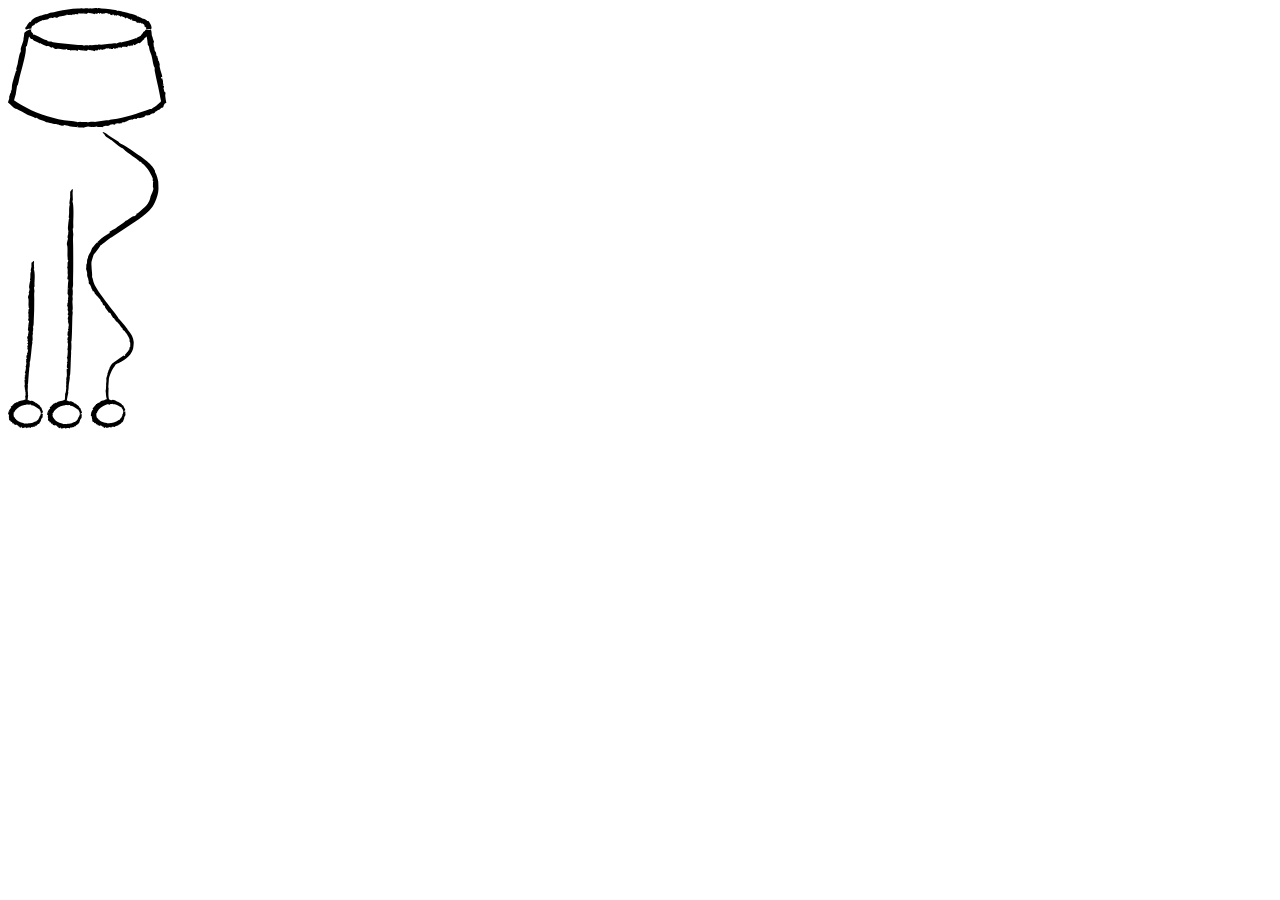
==== folder 3/index.html @ 6c455d44 "sreenidhiii" ====
<!DOCTYPE html>
<html lang="en">
<head>
    <meta charset="UTF-8">
    <meta name="viewport" content="width=device-width, initial-scale=1.0">
    <title>Lamp Slider</title>
    <link rel="preconnect" href="https://fonts.googleapis.com">
    <link rel="preconnect" href="https://fonts.gstatic.com" crossorigin>
    <link href="https://fonts.googleapis.com/css2?family=Outfit:wght@400;600&display=swap" rel="stylesheet">
    <link rel="stylesheet" href="styles.css">
</head>
<body>
    <main class="dashboard">
        <div class="slider-widget">
            <div class="lamp-mount">
                <img src="../folder 3/assets/4.svg" alt="Lamp Top" class="lamp-top" draggable="false">
            </div>
            
            <div class="lamp-string-wrapper" id="stringHitbox">
                <div class="lamp-string-container" id="stringContainer">
                    <img src="../folder 3/assets/1.svg" class="string-img active" id="state1" draggable="false">
                    <img src="../folder 3/assets/2.svg" class="string-img" id="state2" draggable="false">
                    <img src="../folder 3/assets/3.svg" class="string-img" id="state3" draggable="false">
                </div>
            </div>
        </div>
    </main>

    <script src="script.js"></script>
</body>
</html>
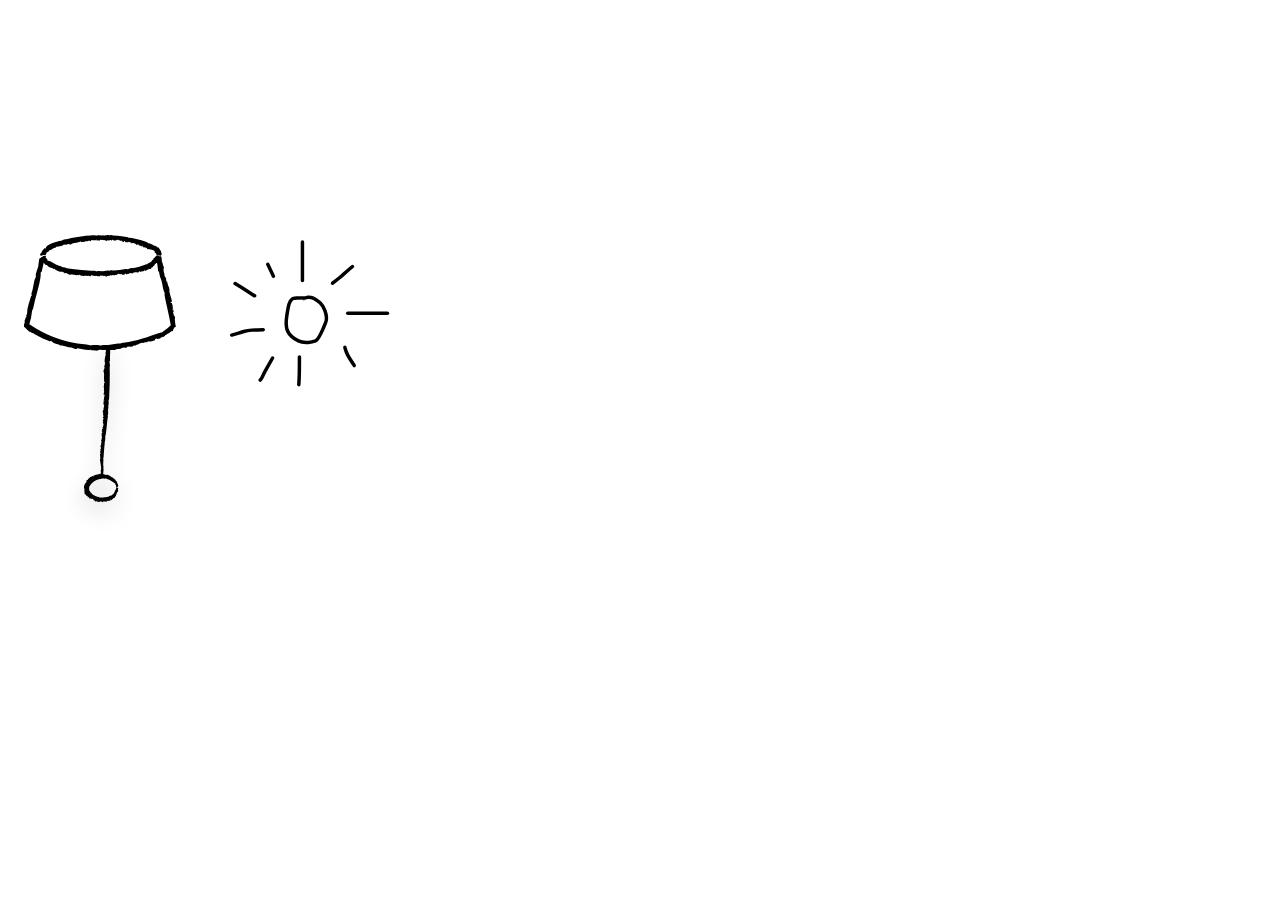
==== commit c67ac916: "productive" ====
--- a/folder 3/index.html
+++ b/folder 3/index.html
@@ -7,11 +7,11 @@
     <link rel="preconnect" href="https://fonts.googleapis.com">
     <link rel="preconnect" href="https://fonts.gstatic.com" crossorigin>
     <link href="https://fonts.googleapis.com/css2?family=Outfit:wght@400;600&display=swap" rel="stylesheet">
-    <link rel="stylesheet" href="styles.css">
+    <link rel="stylesheet" href="style.css">
 </head>
 <body>
     <main class="dashboard">
-        <div class="slider-widget">
+        <div class="slider1">
             <div class="lamp-mount">
                 <img src="../folder 3/assets/4.svg" alt="Lamp Top" class="lamp-top" draggable="false">
             </div>
@@ -24,6 +24,16 @@
                 </div>
             </div>
         </div>
+
+        <div class="slider2" id="slider2">
+            <div class="sun">
+                <img src="../folder 3/assets/2-1.svg" class="toggle-img active" id="sunImg" draggable="false">
+            </div>
+            
+            <div class="moon">
+                    <img src="../folder 3/assets/2-2.svg" class="toggle-img" id="moonImg" draggable="false">
+            </div>
+        </div>
     </main>
 
     <script src="script.js"></script>
--- a/folder 3/style.css
+++ b/folder 3/style.css
@@ -0,0 +1,144 @@
+* {
+    box-sizing: border-box;
+    margin: 0;
+    padding: 0;
+}
+
+body {
+    background-color: #ffffff;
+    font-family: 'Outfit', sans-serif;
+    min-height: 100vh;
+    display: flex;
+    justify-content: center;
+    align-items: center;
+    overflow: hidden;
+}
+
+.dashboard {
+    display: flex;
+    flex-direction: row;
+    /* justify-content: center; */
+    align-items: flex-start;
+    width: 100%;
+    padding: 20px;
+    gap: 50px;
+
+}
+
+
+/* slider1 */
+.slider1 {
+    position: relative;
+    width: 160px;
+    height: 430px;
+}
+
+.lamp-mount {
+    position: absolute;
+    top: 0;
+    left: 50%;
+    transform: translateX(-50%);
+    z-index: 30;
+    pointer-events: none;
+    display: flex;
+    justify-content: center;
+}
+
+.lamp-top {
+    height: 116px;
+    width: 157px;
+    object-fit: contain;
+}
+
+.lamp-string-wrapper {
+    position: absolute;
+    top: 100px;
+    left: 50%;
+    transform: translateX(-50%);
+    width: 120px;
+    height: 320px;
+    z-index: 20;
+    cursor: grab;
+    display: flex;
+    justify-content: center;
+    touch-action: none;
+}
+
+.lamp-string-wrapper:active {
+    cursor: grabbing;
+}
+
+.lamp-string-container {
+    position: relative;
+    width: 73px;
+    height: 297px;
+    display: flex;
+    justify-content: center;
+    transform-origin: top center;
+    will-change: transform;
+}
+
+.string-img {
+    position: absolute;
+    top: 0;
+    opacity: 0;
+    visibility: hidden;
+    left: 50%;
+    transform: translateX(-50%);
+    filter: drop-shadow(0px 10px 10px rgba(0, 0, 0, 0.2));
+}
+
+.string-img.active {
+    opacity: 1;
+    visibility: visible;
+}
+
+#state1 { width: 35px; height: 168px; }
+
+#state2 {
+    width: 35px;
+    height: 240px;
+}
+
+#state3 {
+    width: 73px;
+    height: 297px;
+}
+
+
+/* slider 2 */
+
+.slider2 {
+    position: relative;
+    width: 160px;
+    height: 160px;
+        cursor: pointer;
+}
+
+.toggle-img {
+position: absolute;
+top: 0;
+left: 0;
+width: 100%;
+height: 100%;
+opacity: 0;
+transition: opacity 0.2s ease-out;
+pointer-events: none;
+}
+
+.toggle-img.active {
+    opacity: 1;
+}
+
+/* .sun-img, .moon-img {
+    width: 160px;
+    height: auto;
+} */
+
+.moonImg {
+    width: 50px;
+    height: auto;
+    /* transform: scale(0.2); */
+}
+
+
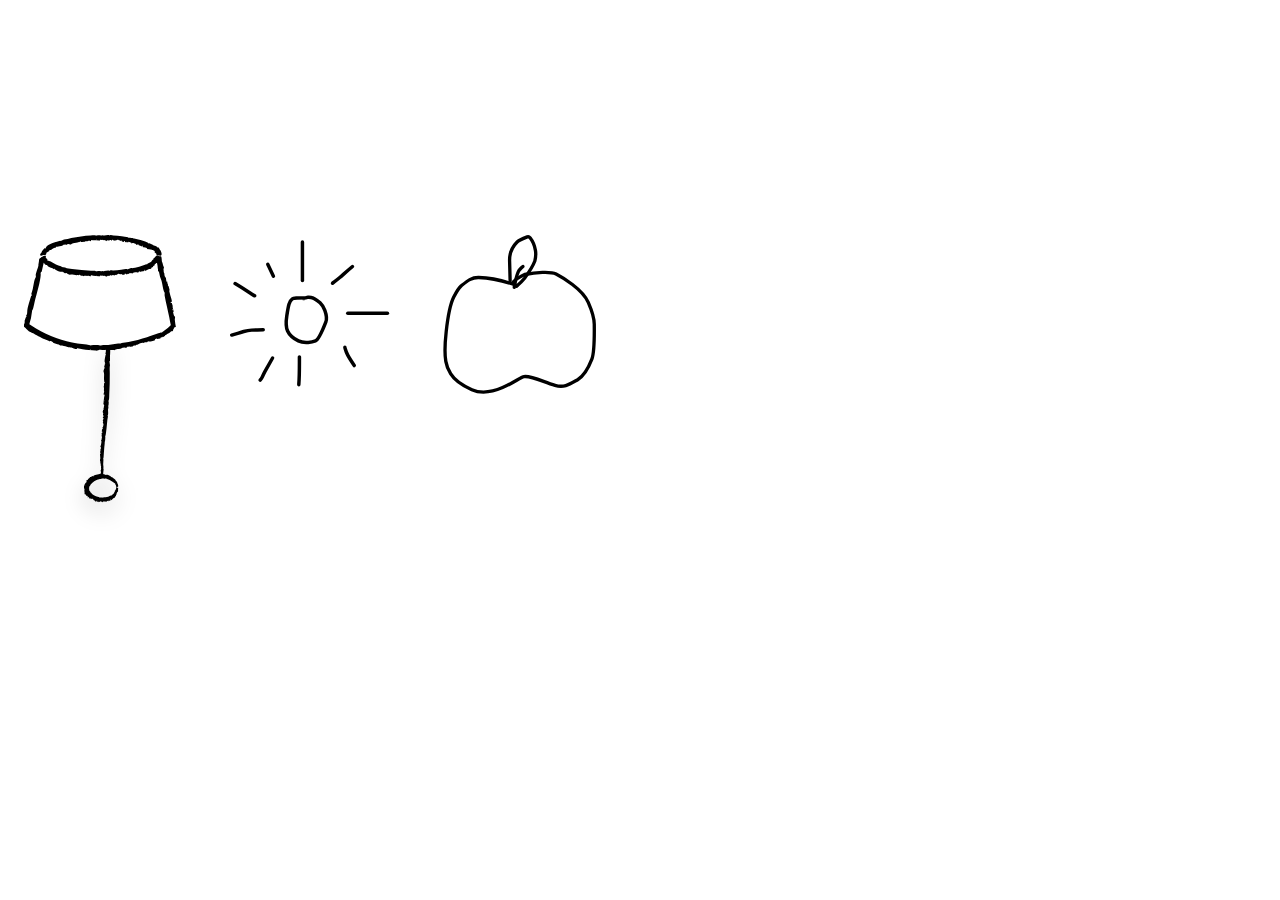
==== commit a742c2e5: "6:50pm" ====
--- a/folder 3/index.html
+++ b/folder 3/index.html
@@ -34,6 +34,18 @@
                     <img src="../folder 3/assets/2-2.svg" class="toggle-img" id="moonImg" draggable="false">
             </div>
         </div>
+
+        <div class="slider3" id="slider3">
+            <div class="apple">
+                <img src="../folder 3/assets/apple.svg" class="toggle-apple active" id="apple" draggable="false">
+            </div>
+
+             <div class="apple3">
+                <img src="../folder 3/assets/apple 3.svg" class="toggle-apple" id="apple3" draggable="false">
+            </div>
+
+
+        </div>
     </main>
 
     <script src="script.js"></script>
--- a/folder 3/style.css
+++ b/folder 3/style.css
@@ -122,7 +122,7 @@
 width: 100%;
 height: 100%;
 opacity: 0;
-transition: opacity 0.2s ease-out;
+transition: opacity 0.15s ease-out;
 pointer-events: none;
 }
 
@@ -141,4 +141,26 @@
     /* transform: scale(0.2); */
 }
 
+/* slider 3 */
 
+.slider3 {
+position: relative;
+width: 160px;
+height: 160px;
+cursor: pointer;
+}
+
+.toggle-apple {
+    position: absolute;
+    top: 0;
+    left: 0;
+    width: 100%;
+    height: 100%;
+    opacity: 0;
+    transition: opacity 0.15s ease-out;
+    pointer-events: none;
+}
+
+.toggle-apple.active {
+opacity: 1;
+}
